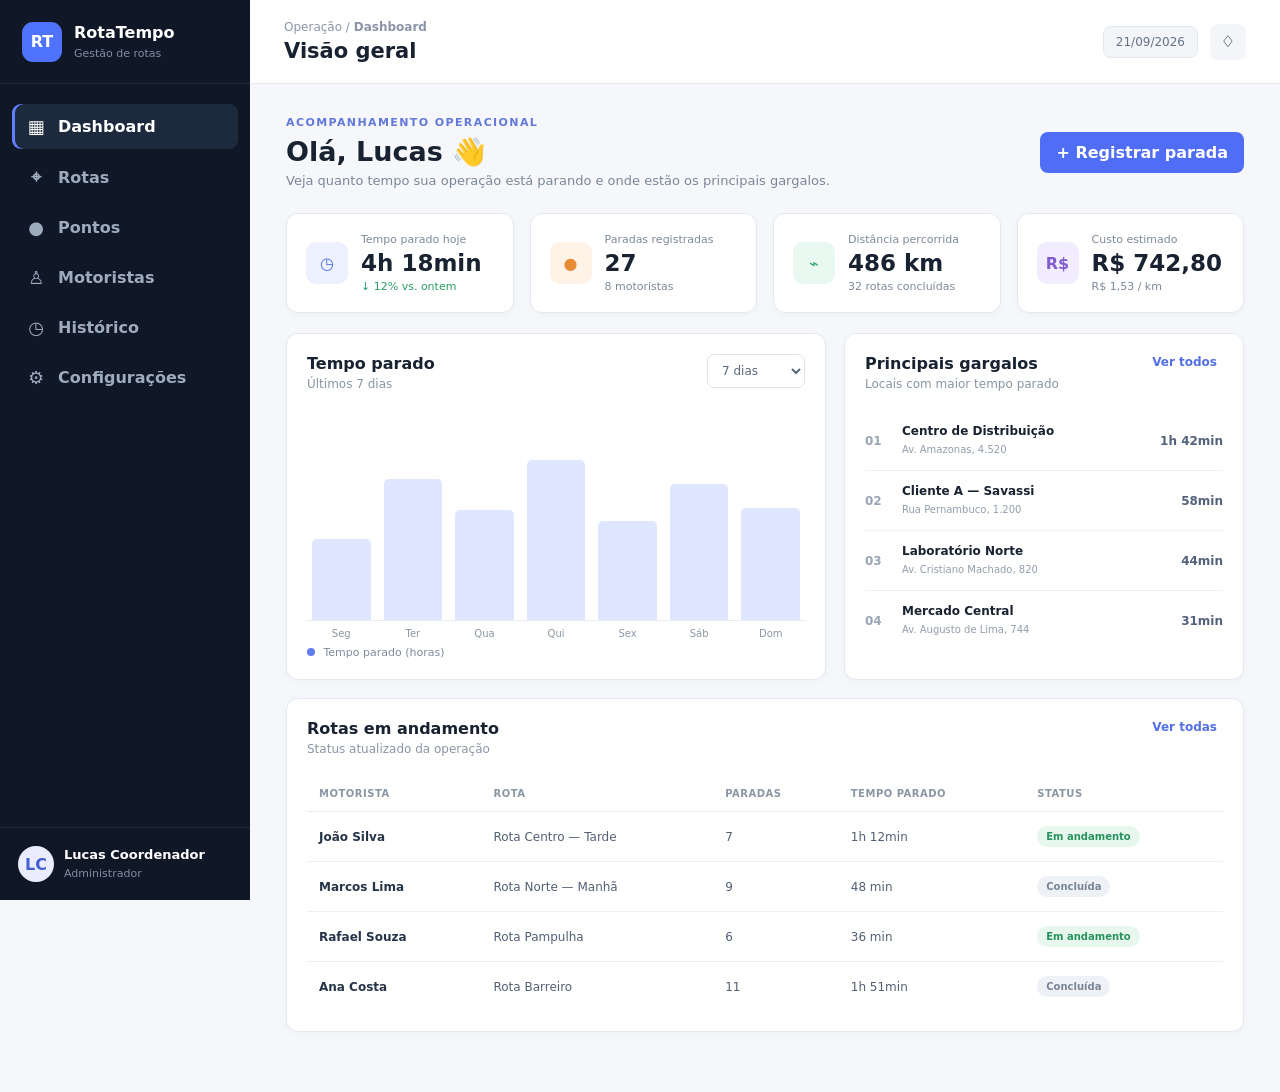
==== src/index.html @ 9cbefdc5 "diagrams update" ====
<!DOCTYPE html>
<html lang="pt-BR">
<head>
  <meta charset="UTF-8">
  <meta name="viewport" content="width=device-width, initial-scale=1.0">
  <title>RotaTempo — Gestão de Paradas</title>
  <link rel="stylesheet" href="styles.css">
</head>
<body>
  <div class="app-shell">
    <aside class="sidebar">
      <div class="brand">
        <div class="brand-mark">RT</div>
        <div>
          <strong>RotaTempo</strong>
          <small>Gestão de rotas</small>
        </div>
      </div>

      <nav>
        <button class="nav-item active" data-page="dashboard"><span>▦</span> Dashboard</button>
        <button class="nav-item" data-page="rotas"><span>⌖</span> Rotas</button>
        <button class="nav-item" data-page="pontos"><span>●</span> Pontos</button>
        <button class="nav-item" data-page="motoristas"><span>♙</span> Motoristas</button>
        <button class="nav-item" data-page="historico"><span>◷</span> Histórico</button>
        <button class="nav-item" data-page="configuracoes"><span>⚙</span> Configurações</button>
      </nav>

      <div class="sidebar-footer">
        <div class="user-avatar">LC</div>
        <div>
          <strong>Lucas Coordenador</strong>
          <small>Administrador</small>
        </div>
      </div>
    </aside>

    <main class="main">
      <header class="topbar">
        <button class="mobile-menu" id="mobileMenu">☰</button>
        <div>
          <div class="breadcrumb">Operação / <strong id="pageName">Dashboard</strong></div>
          <h1 id="pageTitle">Visão geral</h1>
        </div>
        <div class="top-actions">
          <div class="date-chip">21/09/2026</div>
          <button class="icon-btn" title="Notificações">♢</button>
        </div>
      </header>

      <section id="dashboard" class="page active">
        <div class="page-intro">
          <div>
            <p class="eyebrow">ACOMPANHAMENTO OPERACIONAL</p>
            <h2>Olá, Lucas 👋</h2>
            <p class="muted">Veja quanto tempo sua operação está parando e onde estão os principais gargalos.</p>
          </div>
          <button class="primary" data-modal="modalRegistro">+ Registrar parada</button>
        </div>

        <div class="kpi-grid">
          <article class="kpi-card">
            <div class="kpi-icon blue">◷</div>
            <div><span>Tempo parado hoje</span><strong>4h 18min</strong><small class="positive">↓ 12% vs. ontem</small></div>
          </article>
          <article class="kpi-card">
            <div class="kpi-icon orange">●</div>
            <div><span>Paradas registradas</span><strong>27</strong><small>8 motoristas</small></div>
          </article>
          <article class="kpi-card">
            <div class="kpi-icon green">⌁</div>
            <div><span>Distância percorrida</span><strong>486 km</strong><small>32 rotas concluídas</small></div>
          </article>
          <article class="kpi-card">
            <div class="kpi-icon purple">R$</div>
            <div><span>Custo estimado</span><strong>R$ 742,80</strong><small>R$ 1,53 / km</small></div>
          </article>
        </div>

        <div class="dashboard-grid">
          <article class="card chart-card">
            <div class="card-head">
              <div><h3>Tempo parado</h3><p>Últimos 7 dias</p></div>
              <select id="chartPeriod"><option>7 dias</option><option>30 dias</option><option>Este mês</option></select>
            </div>
            <div class="bar-chart" id="barChart"></div>
            <div class="chart-legend"><span><i></i> Tempo parado (horas)</span></div>
          </article>

          <article class="card">
            <div class="card-head"><div><h3>Principais gargalos</h3><p>Locais com maior tempo parado</p></div><button class="link-btn" data-page-link="pontos">Ver todos</button></div>
            <div class="ranking">
              <div class="rank-row"><b>01</b><div><strong>Centro de Distribuição</strong><small>Av. Amazonas, 4.520</small></div><em>1h 42min</em></div>
              <div class="rank-row"><b>02</b><div><strong>Cliente A — Savassi</strong><small>Rua Pernambuco, 1.200</small></div><em>58min</em></div>
              <div class="rank-row"><b>03</b><div><strong>Laboratório Norte</strong><small>Av. Cristiano Machado, 820</small></div><em>44min</em></div>
              <div class="rank-row"><b>04</b><div><strong>Mercado Central</strong><small>Av. Augusto de Lima, 744</small></div><em>31min</em></div>
            </div>
          </article>
        </div>

        <article class="card table-card">
          <div class="card-head">
            <div><h3>Rotas em andamento</h3><p>Status atualizado da operação</p></div>
            <button class="link-btn" data-page-link="rotas">Ver todas</button>
          </div>
          <div class="table-wrap">
            <table><thead><tr><th>Motorista</th><th>Rota</th><th>Paradas</th><th>Tempo parado</th><th>Status</th></tr></thead>
            <tbody id="dashboardRoutes"></tbody></table>
          </div>
        </article>
      </section>

      <section id="rotas" class="page">
        <div class="page-intro"><div><p class="eyebrow">OPERAÇÃO</p><h2>Rotas</h2><p class="muted">Cadastre, acompanhe e consulte os roteiros diários.</p></div><button class="primary" data-modal="modalRota">+ Nova rota</button></div>
        <div class="filter-row"><input id="routeSearch" class="search" placeholder="⌕  Buscar por motorista ou rota..."><select><option>Todos os status</option><option>Em andamento</option><option>Concluída</option><option>Pendente</option></select><input type="date" value="2026-09-21"></div>
        <article class="card table-card"><div class="table-wrap"><table><thead><tr><th>Rota</th><th>Motorista</th><th>Data</th><th>Pontos</th><th>Distância</th><th>Tempo parado</th><th>Status</th><th></th></tr></thead><tbody id="routesTable"></tbody></table></div></article>
      </section>

      <section id="pontos" class="page">
        <div class="page-intro"><div><p class="eyebrow">CADASTRO</p><h2>Pontos de parada</h2><p class="muted">Locais atendidos e histórico de permanência.</p></div><button class="primary" data-modal="modalPonto">+ Novo ponto</button></div>
        <div class="summary-strip"><div><strong>38</strong><span>pontos cadastrados</span></div><div><strong>12</strong><span>clientes ativos</span></div><div><strong>2h 16min</strong><span>maior parada hoje</span></div></div>
        <article class="card table-card"><div class="filter-row compact"><input id="pointSearch" class="search" placeholder="⌕  Buscar endereço ou ponto..."><select><option>Todos os tipos</option><option>Cliente</option><option>Depósito</option><option>Coleta</option></select></div><div class="table-wrap"><table><thead><tr><th>Ponto</th><th>Endereço</th><th>Chegada</th><th>Saída</th><th>Tempo parado</th><th>Tipo</th></tr></thead><tbody id="pointsTable"></tbody></table></div></article>
      </section>

      <section id="motoristas" class="page">
        <div class="page-intro"><div><p class="eyebrow">EQUIPE</p><h2>Motoristas e entregadores</h2><p class="muted">Acompanhe jornada, produtividade e paradas por profissional.</p></div><button class="primary" data-modal="modalMotorista">+ Novo motorista</button></div>
        <div class="driver-grid" id="driverGrid"></div>
      </section>

      <section id="historico" class="page">
        <div class="page-intro"><div><p class="eyebrow">ANÁLISE</p><h2>Histórico de paradas</h2><p class="muted">Consulte o tempo parado por dia, mês, período e endereço.</p></div><button class="secondary" id="exportBtn">⇩ Exportar CSV</button></div>
        <div class="filter-row"><input type="date" value="2026-09-01"><span class="arrow">até</span><input type="date" value="2026-09-21"><select><option>Todos os motoristas</option><option>João Silva</option><option>Marcos Lima</option><option>Rafael Souza</option></select><select><option>Todos os períodos</option><option>Manhã</option><option>Tarde</option><option>Noite</option></select></div>
        <div class="dashboard-grid">
          <article class="card chart-card"><div class="card-head"><div><h3>Tempo parado por período</h3><p>Distribuição no intervalo selecionado</p></div></div><div class="donut-wrap"><div class="donut"><div><strong>68h</strong><span>total</span></div></div><div class="donut-legend"><span><i class="dot morning"></i> Manhã <b>32%</b></span><span><i class="dot afternoon"></i> Tarde <b>51%</b></span><span><i class="dot night"></i> Noite <b>17%</b></span></div></div></article>
          <article class="card chart-card"><div class="card-head"><div><h3>Custo da operação</h3><p>Estimativa baseada em km e consumo</p></div></div><div class="cost-box"><div><span>Custo por km</span><strong>R$ 1,53</strong></div><div><span>Consumo médio</span><strong>9,8 km/L</strong></div><div><span>Combustível</span><strong>R$ 512,40</strong></div><div><span>Tempo parado</span><strong>R$ 230,40</strong></div></div></article>
        </div>
        <article class="card table-card"><div class="card-head"><div><h3>Registros detalhados</h3><p>Chegada, saída e duração em cada ponto</p></div></div><div class="table-wrap"><table><thead><tr><th>Data</th><th>Motorista</th><th>Ponto</th><th>Chegada</th><th>Saída</th><th>Duração</th></tr></thead><tbody id="historyTable"></tbody></table></div></article>
      </section>

      <section id="configuracoes" class="page">
        <div class="page-intro"><div><p class="eyebrow">SISTEMA</p><h2>Configurações</h2><p class="muted">Parâmetros usados nos cálculos e na jornada padrão.</p></div><button class="primary" id="saveConfig">Salvar alterações</button></div>
        <div class="settings-grid">
          <article class="card form-card"><h3>Custos da operação</h3><p class="muted">Defina os valores utilizados nos indicadores.</p><label>Preço do combustível (R$/L)<input type="number" value="6.29" step=".01"></label><label>Custo estimado da hora parada (R$)<input type="number" value="53.50" step=".01"></label><label>Consumo padrão (km/L)<input type="number" value="9.8" step=".1"></label></article>
          <article class="card form-card"><h3>Jornada padrão</h3><p class="muted">Horários de referência para análise dos roteiros.</p><label>Início da jornada<input type="time" value="08:00"></label><label>Fim da jornada<input type="time" value="18:00"></label><label>Intervalo<input type="number" value="60" min="0"><small>minutos</small></label></article>
        </div>
      </section>
    </main>
  </div>

  <div class="modal-backdrop" id="modalBackdrop">
    <div class="modal" id="modalRegistro"><button class="close">×</button><h3>Registrar parada</h3><p class="muted">Associe a chegada e saída a um ponto do roteiro.</p><form class="modal-form"><label>Motorista<select><option>João Silva</option><option>Marcos Lima</option><option>Rafael Souza</option></select></label><label>Ponto<input placeholder="Ex.: Cliente A — Savassi"></label><div class="two"><label>Chegada<input type="datetime-local" value="2026-09-21T14:20"></label><label>Saída<input type="datetime-local" value="2026-09-21T15:05"></label></div><button class="primary" type="submit">Registrar</button></form></div>
    <div class="modal" id="modalRota"><button class="close">×</button><h3>Nova rota</h3><form class="modal-form"><label>Nome da rota<input placeholder="Ex.: Rota Centro — Tarde"></label><label>Motorista<select><option>João Silva</option><option>Marcos Lima</option><option>Rafael Souza</option></select></label><label>Data<input type="date" value="2026-09-21"></label><label>Distância estimada (km)<input type="number" placeholder="120"></label><button class="primary" type="submit">Criar rota</button></form></div>
    <div class="modal" id="modalPonto"><button class="close">×</button><h3>Novo ponto</h3><form class="modal-form"><label>Nome do ponto<input placeholder="Ex.: Cliente B"></label><label>Endereço<input placeholder="Rua, número, bairro"></label><label>Tipo<select><option>Cliente</option><option>Depósito</option><option>Coleta</option></select></label><button class="primary" type="submit">Cadastrar ponto</button></form></div>
    <div class="modal" id="modalMotorista"><button class="close">×</button><h3>Novo motorista</h3><form class="modal-form"><label>Nome completo<input placeholder="Nome do profissional"></label><label>Telefone<input placeholder="(31) 99999-9999"></label><label>Veículo<input placeholder="Modelo / placa"></label><button class="primary" type="submit">Cadastrar</button></form></div>
  </div>

  <div class="toast" id="toast">Alterações salvas com sucesso.</div>
  <script src="app.js"></script>
</body>
</html>
---- src/styles.css ----
*{box-sizing:border-box}body{margin:0;font-family:Inter,ui-sans-serif,system-ui,-apple-system,BlinkMacSystemFont,"Segoe UI",sans-serif;background:#f5f7fb;color:#182230}button,input,select{font:inherit}button{cursor:pointer}.app-shell{display:flex;min-height:100vh}.sidebar{width:250px;background:#101827;color:#d9e1ec;display:flex;flex-direction:column;position:fixed;inset:0 auto 0 0;z-index:20}.brand{height:84px;padding:20px 22px;display:flex;gap:12px;align-items:center;border-bottom:1px solid #202b3c}.brand-mark{width:40px;height:40px;border-radius:11px;background:#4f73ff;color:#fff;display:grid;place-items:center;font-weight:800}.brand strong{display:block;color:#fff}.brand small{color:#7f8da2;font-size:11px}.sidebar nav{padding:20px 12px;display:grid;gap:5px}.nav-item{border:0;background:transparent;color:#9eabbd;text-align:left;padding:12px 14px;border-radius:9px;display:flex;gap:12px;align-items:center;font-weight:600}.nav-item span{width:20px;text-align:center;font-size:18px}.nav-item:hover,.nav-item.active{background:#1d293c;color:#fff}.nav-item.active{box-shadow:inset 3px 0 #6281ff}.sidebar-footer{margin-top:auto;border-top:1px solid #202b3c;padding:18px;display:flex;gap:10px;align-items:center}.sidebar-footer strong{display:block;font-size:13px;color:#fff}.sidebar-footer small{color:#7f8da2;font-size:11px}.user-avatar{width:36px;height:36px;border-radius:50%;background:#e9edff;color:#445fd1;display:grid;place-items:center;font-weight:800}.main{margin-left:250px;width:calc(100% - 250px);min-height:100vh}.topbar{height:84px;background:#fff;border-bottom:1px solid #e6eaf0;display:flex;align-items:center;justify-content:space-between;padding:0 34px;position:sticky;top:0;z-index:10}.breadcrumb{font-size:12px;color:#8995a7;margin-bottom:5px}.topbar h1{font-size:21px;margin:0}.top-actions{display:flex;align-items:center;gap:12px}.date-chip{background:#f3f5f9;border:1px solid #e3e7ee;border-radius:8px;padding:8px 12px;font-size:12px;color:#667387}.icon-btn,.mobile-menu{border:0;background:#f3f5f9;border-radius:8px;width:36px;height:36px}.mobile-menu{display:none}.page{display:none;padding:32px 36px 60px;max-width:1500px;margin:auto}.page.active{display:block}.page-intro{display:flex;justify-content:space-between;align-items:center;gap:20px;margin-bottom:25px}.eyebrow{font-size:11px;letter-spacing:1.4px;color:#6378d9;font-weight:800;margin:0 0 7px}.page h2{font-size:27px;margin:0 0 5px}.muted{color:#7b8798;font-size:13px;margin:0}.primary,.secondary{border:0;border-radius:8px;padding:11px 16px;font-weight:700}.primary{background:#4f6df5;color:#fff}.primary:hover{background:#405edc}.secondary{background:#fff;color:#42526a;border:1px solid #dce2ea}.kpi-grid{display:grid;grid-template-columns:repeat(4,1fr);gap:16px;margin-bottom:20px}.kpi-card,.card{background:#fff;border:1px solid #e5e9ef;border-radius:12px;box-shadow:0 2px 7px #15223808}.kpi-card{padding:19px;display:flex;gap:13px;align-items:center}.kpi-icon{width:42px;height:42px;border-radius:10px;display:grid;place-items:center;font-weight:800}.kpi-icon.blue{background:#edf1ff;color:#526ee7}.kpi-icon.orange{background:#fff3e7;color:#e78b37}.kpi-icon.green{background:#e9f8f0;color:#35a66b}.kpi-icon.purple{background:#f2ecff;color:#825bd1}.kpi-card span,.kpi-card small{display:block;color:#7e8999;font-size:11px}.kpi-card strong{display:block;font-size:23px;margin:4px 0}.positive{color:#2a9d66!important}.dashboard-grid{display:grid;grid-template-columns:1.35fr 1fr;gap:18px;margin-bottom:18px}.card{padding:20px}.chart-card{min-height:320px}.card-head{display:flex;align-items:flex-start;justify-content:space-between;gap:15px;margin-bottom:20px}.card-head h3{margin:0 0 4px;font-size:16px}.card-head p{margin:0;color:#8a95a5;font-size:12px}.card-head select,.filter-row select,.filter-row input{border:1px solid #dfe4eb;background:#fff;border-radius:7px;padding:8px 10px;color:#59677a;font-size:12px}.bar-chart{height:210px;display:flex;align-items:end;gap:13px;padding:10px 5px 0;border-bottom:1px solid #e7ebf0}.bar{flex:1;background:#dfe6ff;border-radius:5px 5px 0 0;position:relative;min-width:18px}.bar:hover{background:#617bf1}.bar span{position:absolute;top:100%;margin-top:8px;width:100%;text-align:center;font-size:10px;color:#8b96a5}.chart-legend{font-size:11px;color:#7f8b9c;margin-top:25px}.chart-legend i{display:inline-block;width:8px;height:8px;background:#617bf1;border-radius:50%;margin-right:5px}.ranking{display:grid}.rank-row{display:grid;grid-template-columns:28px 1fr auto;gap:9px;align-items:center;padding:13px 0;border-bottom:1px solid #edf0f4}.rank-row:last-child{border:0}.rank-row>b{color:#9aa5b5;font-size:12px}.rank-row strong{display:block;font-size:12px}.rank-row small{color:#929dac;font-size:10px}.rank-row em{font-size:12px;color:#53627a;font-style:normal;font-weight:700}.link-btn{border:0;background:none;color:#536fe1;font-size:12px;font-weight:700}.table-card{overflow:hidden}.table-wrap{overflow:auto}.table-wrap table{width:100%;border-collapse:collapse;min-width:720px}.table-wrap th{text-align:left;color:#8b96a5;font-size:10px;text-transform:uppercase;letter-spacing:.5px;padding:12px;border-bottom:1px solid #e8ecf1}.table-wrap td{padding:14px 12px;border-bottom:1px solid #eef1f4;font-size:12px;color:#536074}.table-wrap tr:last-child td{border:0}.table-wrap td:first-child{font-weight:700;color:#263448}.status{padding:5px 9px;border-radius:20px;font-size:10px;font-weight:800;display:inline-block}.status.green{background:#e7f7ee;color:#27925d}.status.orange{background:#fff3df;color:#c67b1d}.status.gray{background:#eef1f5;color:#788496}.filter-row{display:flex;gap:10px;margin-bottom:18px;align-items:center}.filter-row .search{flex:1;min-width:220px}.search{border:1px solid #dfe4eb;border-radius:8px;padding:10px 12px;background:#fff;outline:none}.search:focus,input:focus,select:focus{border-color:#7b91ef;box-shadow:0 0 0 3px #607cf11a;outline:none}.summary-strip{display:flex;gap:14px;margin-bottom:18px}.summary-strip>div{background:#fff;border:1px solid #e5e9ef;border-radius:10px;padding:15px 20px;min-width:180px}.summary-strip strong{display:block;font-size:20px}.summary-strip span{font-size:11px;color:#8a95a5}.compact{margin-bottom:12px}.driver-grid{display:grid;grid-template-columns:repeat(3,1fr);gap:17px}.driver-card{background:#fff;border:1px solid #e5e9ef;border-radius:12px;padding:19px}.driver-head{display:flex;gap:12px;align-items:center;margin-bottom:17px}.driver-avatar{width:46px;height:46px;border-radius:50%;display:grid;place-items:center;background:#e9edff;color:#4b67db;font-weight:800}.driver-head strong{display:block;font-size:14px}.driver-head small{color:#8995a5;font-size:11px}.driver-stats{display:grid;grid-template-columns:1fr 1fr;border-top:1px solid #edf0f4;padding-top:14px;gap:12px}.driver-stats span{display:block;color:#8b96a5;font-size:10px}.driver-stats b{font-size:14px}.arrow{color:#8d98a7;font-size:12px}.donut-wrap{display:flex;align-items:center;justify-content:center;gap:35px;padding:25px}.donut{width:170px;height:170px;border-radius:50%;background:conic-gradient(#617bf1 0 32%,#72bf91 32% 83%,#f2ae61 83% 100%);display:grid;place-items:center}.donut:before{content:"";position:absolute;width:112px;height:112px;background:#fff;border-radius:50%}.donut>div{z-index:1;text-align:center}.donut strong{display:block;font-size:24px}.donut span{font-size:11px;color:#8b96a5}.donut-legend{display:grid;gap:15px;min-width:160px}.donut-legend span{font-size:12px}.donut-legend b{float:right}.dot{display:inline-block;width:8px;height:8px;border-radius:50%;margin-right:7px}.dot.morning{background:#617bf1}.dot.afternoon{background:#72bf91}.dot.night{background:#f2ae61}.cost-box{display:grid;grid-template-columns:1fr 1fr;gap:12px}.cost-box div{background:#f7f8fa;border-radius:9px;padding:17px}.cost-box span{display:block;color:#8995a5;font-size:11px}.cost-box strong{font-size:20px;display:block;margin-top:5px}.settings-grid{display:grid;grid-template-columns:1fr 1fr;gap:18px}.form-card h3{margin:0 0 5px}.form-card>label{display:block;margin-top:18px;font-size:12px;font-weight:700;color:#536074}.form-card input{display:block;width:100%;margin-top:6px;border:1px solid #dfe4eb;border-radius:7px;padding:10px}.form-card small{color:#8b96a5;font-weight:400}.modal-backdrop{display:none;position:fixed;inset:0;background:#0c142280;z-index:50;align-items:center;justify-content:center;padding:20px}.modal-backdrop.open{display:flex}.modal{display:none;background:#fff;width:min(470px,100%);border-radius:13px;padding:25px;position:relative;box-shadow:0 20px 60px #0003}.modal.open{display:block}.modal h3{margin:0 0 5px}.close{position:absolute;right:15px;top:12px;border:0;background:none;font-size:24px;color:#8995a5}.modal-form{display:grid;gap:14px;margin-top:20px}.modal-form label{font-size:12px;font-weight:700;color:#536074}.modal-form input,.modal-form select{display:block;width:100%;margin-top:6px;border:1px solid #dfe4eb;border-radius:7px;padding:10px}.two{display:grid;grid-template-columns:1fr 1fr;gap:10px}.toast{position:fixed;right:25px;bottom:25px;background:#182230;color:#fff;padding:12px 16px;border-radius:8px;font-size:12px;opacity:0;transform:translateY(10px);transition:.25s;z-index:80}.toast.show{opacity:1;transform:none}@media(max-width:1000px){.kpi-grid{grid-template-columns:1fr 1fr}.dashboard-grid,.settings-grid{grid-template-columns:1fr}.driver-grid{grid-template-columns:1fr 1fr}}@media(max-width:760px){.sidebar{transform:translateX(-100%);transition:.25s}.sidebar.mobile-open{transform:none}.main{margin-left:0;width:100%}.mobile-menu{display:block;margin-right:10px}.topbar{padding:0 18px}.topbar>div:nth-child(2){flex:1}.date-chip{display:none}.page{padding:24px 17px 45px}.page-intro{align-items:flex-start;flex-direction:column}.kpi-grid{grid-template-columns:1fr}.filter-row{flex-wrap:wrap}.filter-row>*{min-width:140px}.summary-strip{overflow:auto}.driver-grid{grid-template-columns:1fr}.donut-wrap{flex-direction:column}.two{grid-template-columns:1fr}.topbar h1{font-size:18px}}
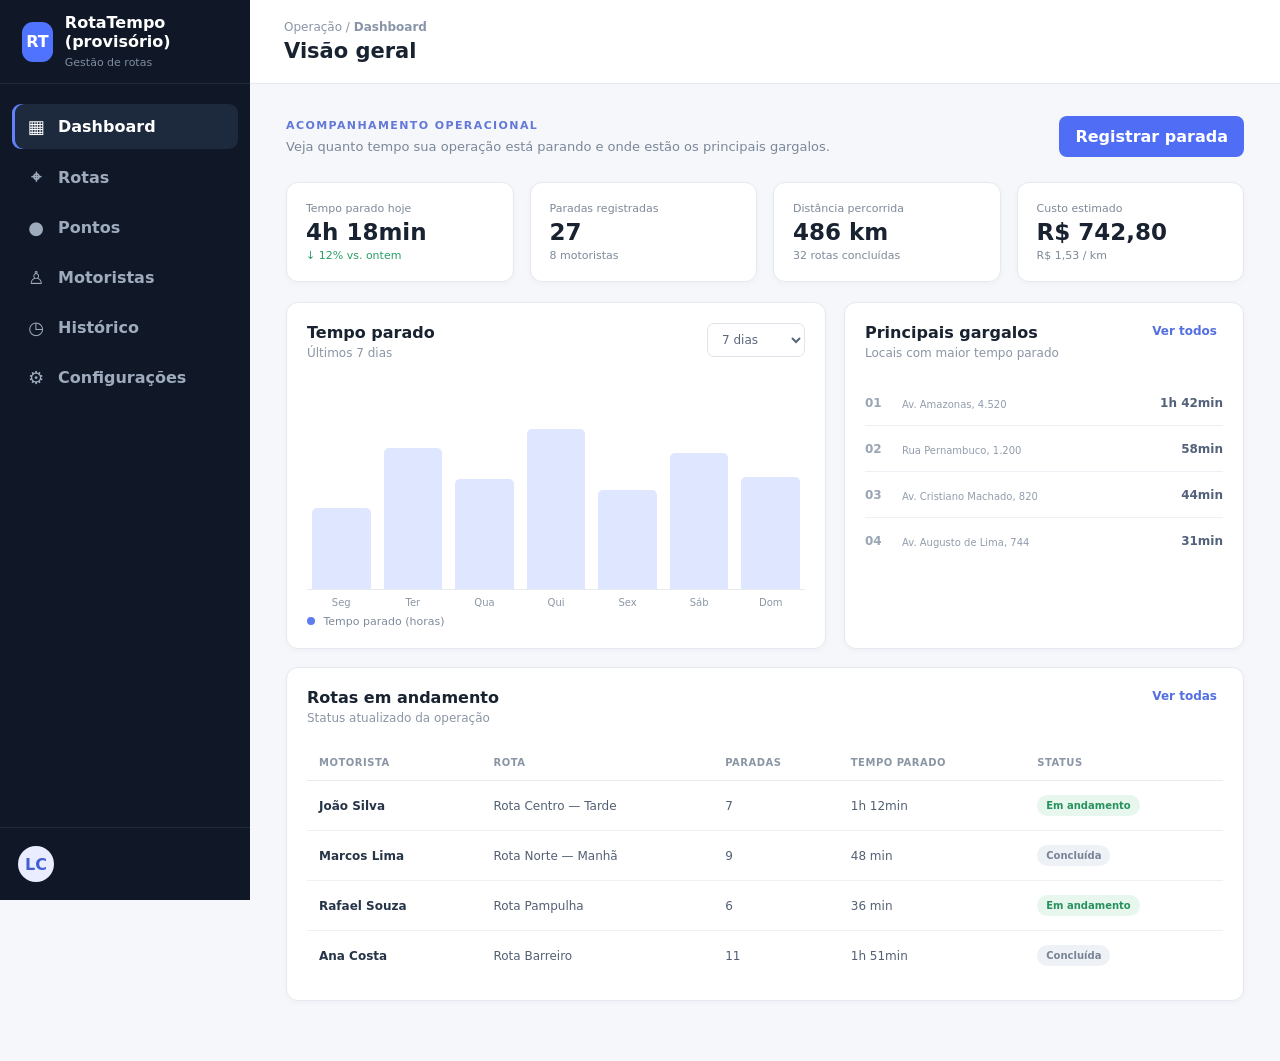
==== commit 15b2e8a4: "Pequenas alteracoes" ====
--- a/src/index.html
+++ b/src/index.html
@@ -3,7 +3,7 @@
 <head>
   <meta charset="UTF-8">
   <meta name="viewport" content="width=device-width, initial-scale=1.0">
-  <title>RotaTempo — Gestão de Paradas</title>
+  <title>Gerente</title>
   <link rel="stylesheet" href="styles.css">
 </head>
 <body>
@@ -12,7 +12,7 @@
       <div class="brand">
         <div class="brand-mark">RT</div>
         <div>
-          <strong>RotaTempo</strong>
+          <strong>RotaTempo (provisório)</strong>
           <small>Gestão de rotas</small>
         </div>
       </div>
@@ -29,8 +29,8 @@
       <div class="sidebar-footer">
         <div class="user-avatar">LC</div>
         <div>
-          <strong>Lucas Coordenador</strong>
-          <small>Administrador</small>
+          <strong class="user-name"></strong>
+          <!--<small>Administrador</small>-->
         </div>
       </div>
     </aside>
@@ -43,8 +43,8 @@
           <h1 id="pageTitle">Visão geral</h1>
         </div>
         <div class="top-actions">
-          <div class="date-chip">21/09/2026</div>
-          <button class="icon-btn" title="Notificações">♢</button>
+          <!--<div class="date-chip">21/09/2026</div>
+          <button class="icon-btn" title="Notificações">♢</button>-->
         </div>
       </header>
 
@@ -52,28 +52,28 @@
         <div class="page-intro">
           <div>
             <p class="eyebrow">ACOMPANHAMENTO OPERACIONAL</p>
-            <h2>Olá, Lucas 👋</h2>
+            <h2 class="user-name"></h2>
             <p class="muted">Veja quanto tempo sua operação está parando e onde estão os principais gargalos.</p>
           </div>
-          <button class="primary" data-modal="modalRegistro">+ Registrar parada</button>
+          <button class="primary" data-modal="modalRegistro">Registrar parada</button>
         </div>
 
         <div class="kpi-grid">
           <article class="kpi-card">
-            <div class="kpi-icon blue">◷</div>
+            <!--<div class="kpi-icon blue">◷</div>-->
             <div><span>Tempo parado hoje</span><strong>4h 18min</strong><small class="positive">↓ 12% vs. ontem</small></div>
           </article>
           <article class="kpi-card">
-            <div class="kpi-icon orange">●</div>
+            <!--<div class="kpi-icon orange">●</div>-->
             <div><span>Paradas registradas</span><strong>27</strong><small>8 motoristas</small></div>
           </article>
           <article class="kpi-card">
-            <div class="kpi-icon green">⌁</div>
+            <!--<div class="kpi-icon green">⌁</div>-->
             <div><span>Distância percorrida</span><strong>486 km</strong><small>32 rotas concluídas</small></div>
           </article>
           <article class="kpi-card">
-            <div class="kpi-icon purple">R$</div>
-            <div><span>Custo estimado</span><strong>R$ 742,80</strong><small>R$ 1,53 / km</small></div>
+            <!--<div class="kpi-icon purple">R$</div>-->
+            <div><span>Custo estimado</span><strong class="custoEstimado">R$ 742,80</strong><small>R$ 1,53 / km</small></div>
           </article>
         </div>
 
@@ -81,7 +81,11 @@
           <article class="card chart-card">
             <div class="card-head">
               <div><h3>Tempo parado</h3><p>Últimos 7 dias</p></div>
-              <select id="chartPeriod"><option>7 dias</option><option>30 dias</option><option>Este mês</option></select>
+              <select id="chartPeriod">
+                <option>7 dias</option>
+                <option>30 dias</option>
+                <option>Este mês</option>
+              </select>
             </div>
             <div class="bar-chart" id="barChart"></div>
             <div class="chart-legend"><span><i></i> Tempo parado (horas)</span></div>
@@ -90,10 +94,10 @@
           <article class="card">
             <div class="card-head"><div><h3>Principais gargalos</h3><p>Locais com maior tempo parado</p></div><button class="link-btn" data-page-link="pontos">Ver todos</button></div>
             <div class="ranking">
-              <div class="rank-row"><b>01</b><div><strong>Centro de Distribuição</strong><small>Av. Amazonas, 4.520</small></div><em>1h 42min</em></div>
-              <div class="rank-row"><b>02</b><div><strong>Cliente A — Savassi</strong><small>Rua Pernambuco, 1.200</small></div><em>58min</em></div>
-              <div class="rank-row"><b>03</b><div><strong>Laboratório Norte</strong><small>Av. Cristiano Machado, 820</small></div><em>44min</em></div>
-              <div class="rank-row"><b>04</b><div><strong>Mercado Central</strong><small>Av. Augusto de Lima, 744</small></div><em>31min</em></div>
+              <div class="rank-row"><b class="ponto-id">01</b><div><!--<strong class="ponto-endereco">Centro de Distribuição</strong>--><small class="ponto-endereco">Av. Amazonas, 4.520</small></div><em class="ponto-tempoParadoCalculado">1h 42min</em></div>
+              <div class="rank-row"><b>02</b><div><!--<strong>Cliente A — Savassi</strong>--><small>Rua Pernambuco, 1.200</small></div><em>58min</em></div>
+              <div class="rank-row"><b>03</b><div><!--<strong>Laboratório Norte</strong>--><small>Av. Cristiano Machado, 820</small></div><em>44min</em></div>
+              <div class="rank-row"><b>04</b><div><!--<strong>Mercado Central</strong>--><small>Av. Augusto de Lima, 744</small></div><em>31min</em></div>
             </div>
           </article>
         </div>
